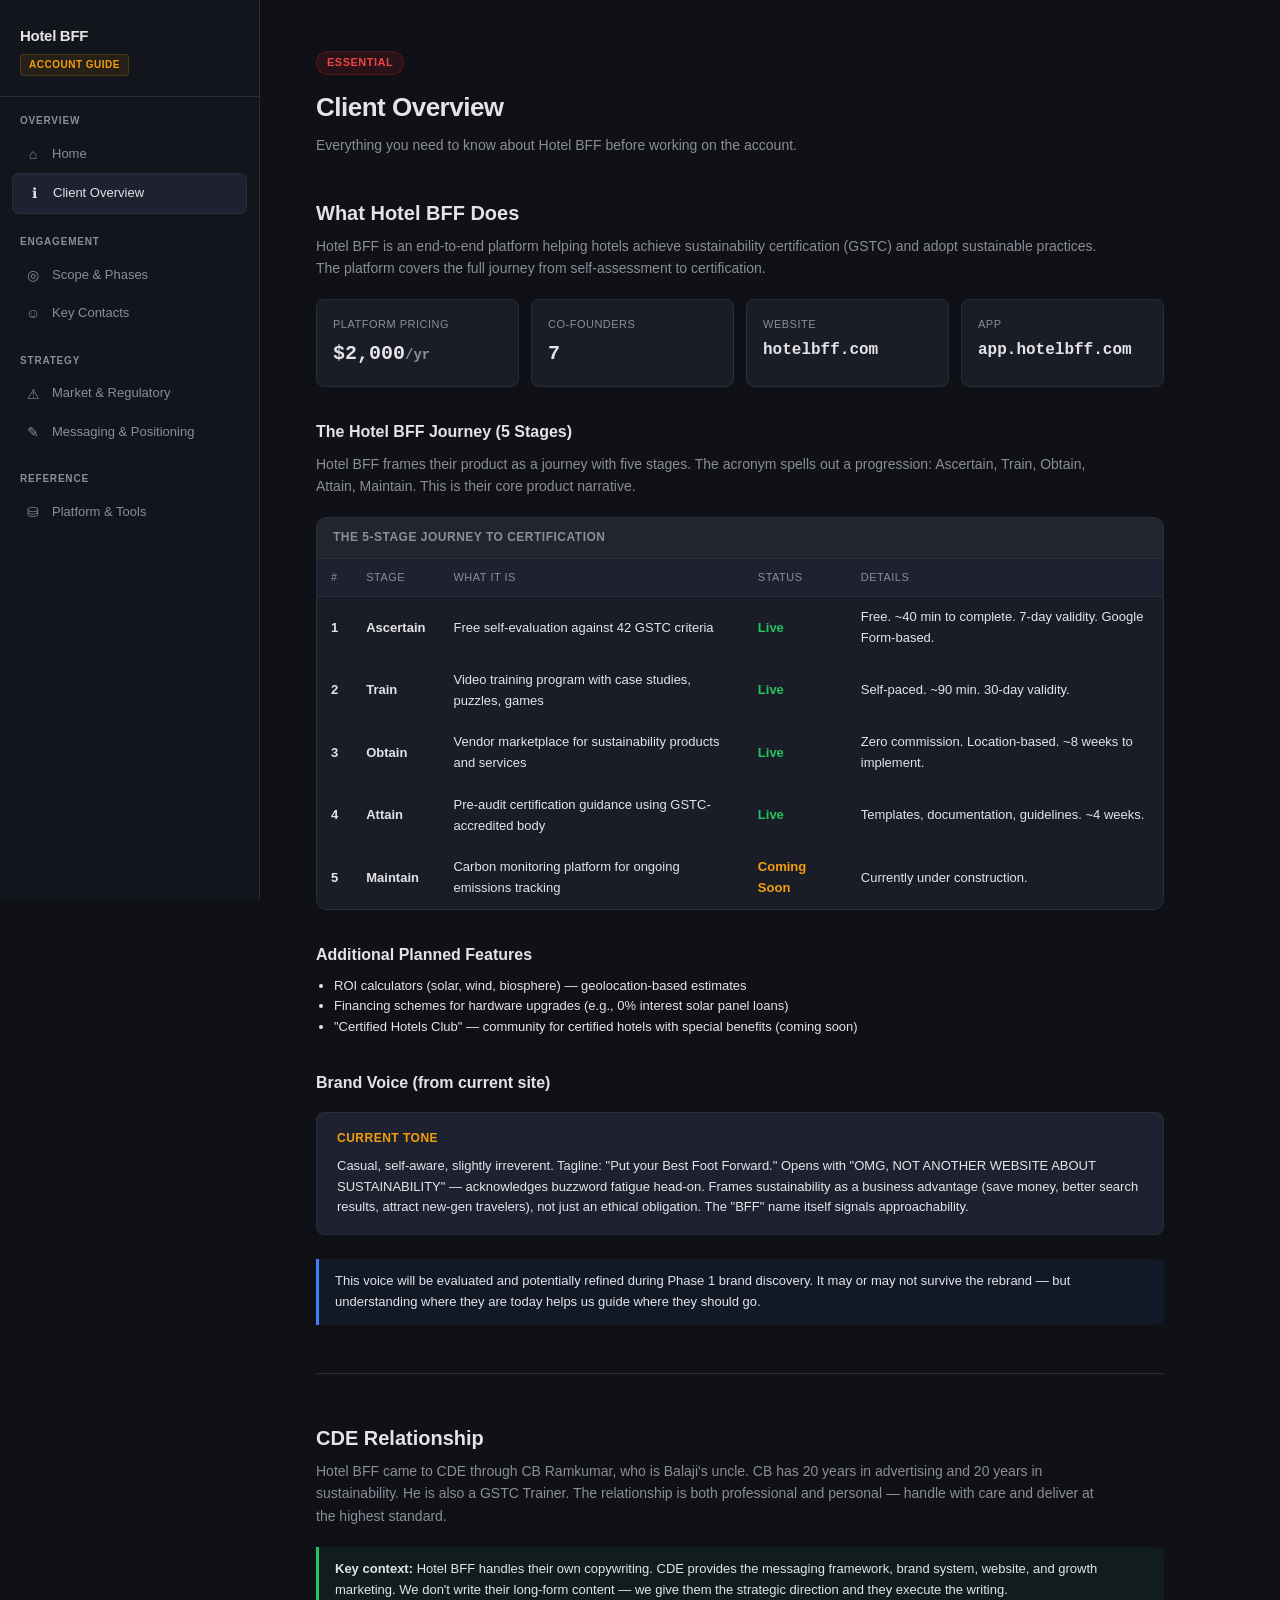
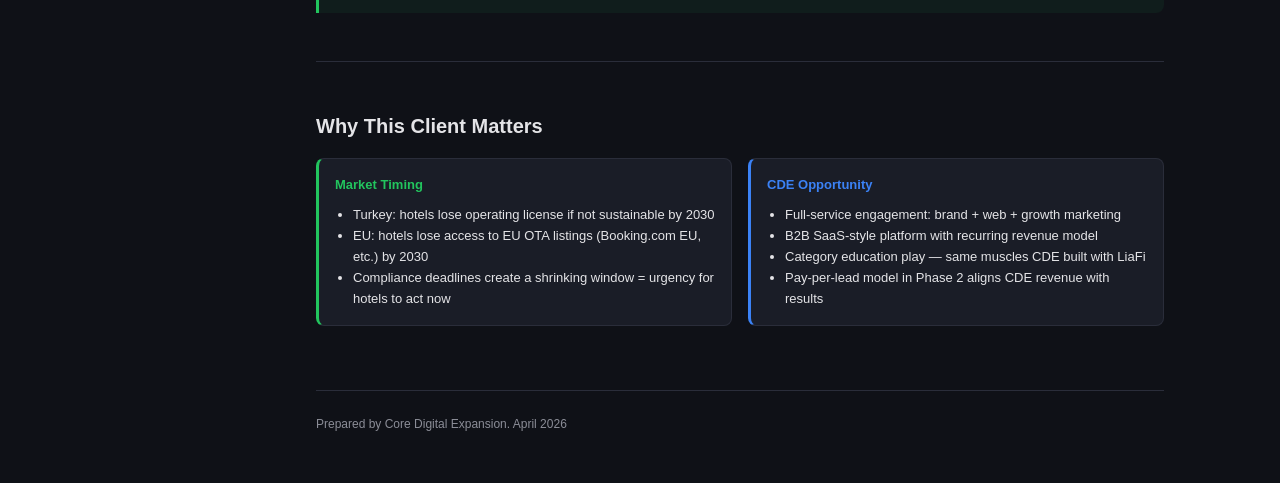
==== pages/client-overview.html @ 85b201b0 "Initial Hotel BFF account guide 6-page playbook: client overview, scope, contacts, market/regulatory" ====
<!DOCTYPE html>
<html lang="en">
<head>
<meta charset="UTF-8">
<meta name="viewport" content="width=device-width, initial-scale=1.0">
<title>Client Overview — Hotel BFF Account Guide</title>
<link rel="stylesheet" href="../styles.css">
</head>
<body>

<div class="page-header">
  <span class="priority p1">Essential</span>
  <h1>Client Overview</h1>
  <p class="page-desc">Everything you need to know about Hotel BFF before working on the account.</p>
</div>

<h2>What Hotel BFF Does</h2>
<p class="section-desc">Hotel BFF is an end-to-end platform helping hotels achieve sustainability certification (GSTC) and adopt sustainable practices. The platform covers the full journey from self-assessment to certification.</p>

<div class="kpi-grid">
  <div class="kpi-card">
    <div class="kpi-label">Platform Pricing</div>
    <div class="kpi-value" style="font-size: 20px;">$2,000<span class="dim" style="font-size: 14px;">/yr</span></div>
  </div>
  <div class="kpi-card">
    <div class="kpi-label">Co-Founders</div>
    <div class="kpi-value" style="font-size: 20px;">7</div>
  </div>
  <div class="kpi-card">
    <div class="kpi-label">Website</div>
    <div class="kpi-value" style="font-size: 16px;">hotelbff.com</div>
  </div>
  <div class="kpi-card">
    <div class="kpi-label">App</div>
    <div class="kpi-value" style="font-size: 16px;">app.hotelbff.com</div>
  </div>
</div>

<h3>The Hotel BFF Journey (5 Stages)</h3>
<p class="section-desc">Hotel BFF frames their product as a journey with five stages. The acronym spells out a progression: Ascertain, Train, Obtain, Attain, Maintain. This is their core product narrative.</p>

<div class="mockup">
  <div class="mockup-header">The 5-Stage Journey to Certification</div>
  <table>
    <thead>
      <tr><th>#</th><th>Stage</th><th>What It Is</th><th>Status</th><th>Details</th></tr>
    </thead>
    <tbody>
      <tr><td class="bold">1</td><td class="bold">Ascertain</td><td>Free self-evaluation against 42 GSTC criteria</td><td class="bold" style="color: var(--green);">Live</td><td>Free. ~40 min to complete. 7-day validity. Google Form-based.</td></tr>
      <tr><td class="bold">2</td><td class="bold">Train</td><td>Video training program with case studies, puzzles, games</td><td class="bold" style="color: var(--green);">Live</td><td>Self-paced. ~90 min. 30-day validity.</td></tr>
      <tr><td class="bold">3</td><td class="bold">Obtain</td><td>Vendor marketplace for sustainability products and services</td><td class="bold" style="color: var(--green);">Live</td><td>Zero commission. Location-based. ~8 weeks to implement.</td></tr>
      <tr><td class="bold">4</td><td class="bold">Attain</td><td>Pre-audit certification guidance using GSTC-accredited body</td><td class="bold" style="color: var(--green);">Live</td><td>Templates, documentation, guidelines. ~4 weeks.</td></tr>
      <tr><td class="bold">5</td><td class="bold">Maintain</td><td>Carbon monitoring platform for ongoing emissions tracking</td><td class="bold" style="color: var(--amber);">Coming Soon</td><td>Currently under construction.</td></tr>
    </tbody>
  </table>
</div>

<h3>Additional Planned Features</h3>
<div style="font-size: 13px;">
  <ul style="margin: 6px 0 0 18px;">
    <li>ROI calculators (solar, wind, biosphere) &mdash; geolocation-based estimates</li>
    <li>Financing schemes for hardware upgrades (e.g., 0% interest solar panel loans)</li>
    <li>"Certified Hotels Club" &mdash; community for certified hotels with special benefits (coming soon)</li>
  </ul>
</div>

<h3>Brand Voice (from current site)</h3>
<div class="logic-box">
  <span class="label">Current Tone</span>
  Casual, self-aware, slightly irreverent. Tagline: "Put your Best Foot Forward." Opens with "OMG, NOT ANOTHER WEBSITE ABOUT SUSTAINABILITY" &mdash; acknowledges buzzword fatigue head-on. Frames sustainability as a business advantage (save money, better search results, attract new-gen travelers), not just an ethical obligation. The "BFF" name itself signals approachability.
</div>

<div class="note">This voice will be evaluated and potentially refined during Phase 1 brand discovery. It may or may not survive the rebrand &mdash; but understanding where they are today helps us guide where they should go.</div>

<hr class="divider">

<h2>CDE Relationship</h2>
<p class="section-desc">Hotel BFF came to CDE through CB Ramkumar, who is Balaji's uncle. CB has 20 years in advertising and 20 years in sustainability. He is also a GSTC Trainer. The relationship is both professional and personal &mdash; handle with care and deliver at the highest standard.</p>

<div class="note green"><strong>Key context:</strong> Hotel BFF handles their own copywriting. CDE provides the messaging framework, brand system, website, and growth marketing. We don't write their long-form content &mdash; we give them the strategic direction and they execute the writing.</div>

<hr class="divider">

<h2>Why This Client Matters</h2>
<div class="naming-grid">
  <div class="naming-box" style="border-left: 3px solid var(--green);">
    <h4 style="color: var(--green);">Market Timing</h4>
    <div style="font-size: 13px;">
      <ul style="margin: 6px 0 0 18px; color: var(--text);">
        <li>Turkey: hotels lose operating license if not sustainable by 2030</li>
        <li>EU: hotels lose access to EU OTA listings (Booking.com EU, etc.) by 2030</li>
        <li>Compliance deadlines create a shrinking window = urgency for hotels to act now</li>
      </ul>
    </div>
  </div>
  <div class="naming-box" style="border-left: 3px solid var(--blue);">
    <h4 style="color: var(--blue);">CDE Opportunity</h4>
    <div style="font-size: 13px;">
      <ul style="margin: 6px 0 0 18px; color: var(--text);">
        <li>Full-service engagement: brand + web + growth marketing</li>
        <li>B2B SaaS-style platform with recurring revenue model</li>
        <li>Category education play &mdash; same muscles CDE built with LiaFi</li>
        <li>Pay-per-lead model in Phase 2 aligns CDE revenue with results</li>
      </ul>
    </div>
  </div>
</div>

<div class="footer">
  <p>Prepared by Core Digital Expansion. April 2026</p>
</div>

<script src="../layout.js"></script>
<script>initLayout('client-overview');</script>
</body>
</html>
---- styles.css ----
/* Ten Thousand — Team Ops Playbook | Design System */
:root {
  --bg: #0f1117;
  --card: #1a1d27;
  --border: #2a2d3a;
  --text: #e4e4e7;
  --muted: #8b8d97;
  --green: #22c55e;
  --red: #ef4444;
  --amber: #f59e0b;
  --blue: #3b82f6;
  --purple: #a855f7;
  --cyan: #06b6d4;
  --sidebar-w: 260px;
}

* { margin: 0; padding: 0; box-sizing: border-box; }

body {
  font-family: 'Inter', -apple-system, BlinkMacSystemFont, 'Segoe UI', sans-serif;
  background: var(--bg);
  color: var(--text);
  line-height: 1.6;
}

/* ── Layout ─────────────────────────────────────────── */
.layout {
  display: flex;
  min-height: 100vh;
}

/* Sidebar */
.sidebar {
  width: var(--sidebar-w);
  background: #13151c;
  border-right: 1px solid var(--border);
  padding: 24px 0;
  position: fixed;
  top: 0;
  left: 0;
  bottom: 0;
  overflow-y: auto;
  z-index: 100;
}

.sidebar-brand {
  padding: 0 20px 20px;
  border-bottom: 1px solid var(--border);
  margin-bottom: 16px;
}

.sidebar-brand h1 {
  font-size: 15px;
  font-weight: 700;
  letter-spacing: -0.3px;
}

.sidebar-brand .badge {
  display: inline-block;
  font-size: 10px;
  font-weight: 600;
  text-transform: uppercase;
  letter-spacing: 0.5px;
  color: var(--amber);
  background: #f59e0b15;
  border: 1px solid #f59e0b30;
  padding: 2px 8px;
  border-radius: 4px;
  margin-top: 6px;
}

.sidebar nav { padding: 0 12px; }

.nav-section {
  margin-bottom: 20px;
}

.nav-section-label {
  font-size: 10px;
  font-weight: 600;
  text-transform: uppercase;
  letter-spacing: 0.8px;
  color: var(--muted);
  padding: 0 8px;
  margin-bottom: 6px;
}

.nav-link {
  display: flex;
  align-items: center;
  gap: 10px;
  padding: 8px 12px;
  border-radius: 6px;
  color: var(--muted);
  text-decoration: none;
  font-size: 13px;
  font-weight: 500;
  transition: all 0.15s ease;
}

.nav-link:hover {
  color: var(--text);
  background: #1a1d27;
}

.nav-link.active {
  color: var(--text);
  background: #1e2130;
  border: 1px solid var(--border);
}

.nav-link .nav-icon {
  width: 18px;
  text-align: center;
  font-size: 14px;
  flex-shrink: 0;
}

/* Main content */
.main {
  margin-left: var(--sidebar-w);
  flex: 1;
  padding: 48px 56px;
  max-width: 960px;
}

.page-header {
  margin-bottom: 40px;
}

.page-header h1 {
  font-size: 26px;
  font-weight: 700;
  letter-spacing: -0.5px;
  margin-bottom: 6px;
}

.page-header .page-desc {
  color: var(--muted);
  font-size: 14px;
  max-width: 680px;
}

/* ── Reusable Components ────────────────────────────── */
h2 { font-size: 20px; font-weight: 600; margin-bottom: 6px; margin-top: 48px; }
h2:first-of-type { margin-top: 0; }
h3 { font-size: 16px; font-weight: 600; margin-bottom: 8px; margin-top: 32px; }

.section { margin-bottom: 48px; }
.section-desc { color: var(--muted); font-size: 14px; margin-bottom: 20px; max-width: 800px; }

/* Priority badge */
.priority { display: inline-block; padding: 2px 10px; border-radius: 12px; font-size: 11px; font-weight: 600; text-transform: uppercase; letter-spacing: 0.5px; margin-bottom: 12px; }
.p1 { background: #dc262620; color: var(--red); border: 1px solid #dc262640; }
.p2 { background: #f59e0b20; color: var(--amber); border: 1px solid #f59e0b40; }
.p3 { background: #3b82f620; color: var(--blue); border: 1px solid #3b82f640; }

/* Logic box */
.logic-box { background: #1e2130; border: 1px solid var(--border); border-radius: 8px; padding: 16px 20px; margin: 16px 0 24px 0; font-size: 13px; }
.logic-box code { background: #2a2d3a; padding: 2px 6px; border-radius: 4px; font-family: 'JetBrains Mono', 'Fira Code', monospace; font-size: 12px; color: var(--cyan); }
.logic-box .label { color: var(--amber); font-weight: 600; font-size: 12px; text-transform: uppercase; letter-spacing: 0.5px; margin-bottom: 8px; display: block; }

/* Tables / mockups */
.mockup { background: var(--card); border: 1px solid var(--border); border-radius: 10px; overflow: hidden; margin: 16px 0 24px 0; }
.mockup-header { background: #22252f; padding: 10px 16px; font-size: 12px; color: var(--muted); font-weight: 600; text-transform: uppercase; letter-spacing: 0.5px; border-bottom: 1px solid var(--border); display: flex; justify-content: space-between; align-items: center; }
.mockup-header .tag { font-size: 10px; background: #3b82f620; color: var(--blue); padding: 2px 8px; border-radius: 8px; text-transform: none; letter-spacing: 0; }

table { width: 100%; border-collapse: collapse; font-size: 13px; }
th { text-align: left; padding: 10px 14px; color: var(--muted); font-weight: 500; font-size: 11px; text-transform: uppercase; letter-spacing: 0.5px; border-bottom: 1px solid var(--border); background: #1e2130; }
td { padding: 10px 14px; border-bottom: 1px solid #1e2130; }
tr:last-child td { border-bottom: none; }

.num { text-align: right; font-family: 'JetBrains Mono', 'Fira Code', monospace; font-size: 12px; }
.pos { color: var(--green); }
.neg { color: var(--red); }
.warn { color: var(--amber); }
.dim { color: var(--muted); }
.bold { font-weight: 600; }

/* KPI cards */
.kpi-grid { display: grid; grid-template-columns: repeat(auto-fit, minmax(180px, 1fr)); gap: 12px; margin: 16px 0 24px 0; }
.kpi-card { background: var(--card); border: 1px solid var(--border); border-radius: 8px; padding: 16px; }
.kpi-card .kpi-label { font-size: 11px; color: var(--muted); text-transform: uppercase; letter-spacing: 0.5px; margin-bottom: 4px; }
.kpi-card .kpi-value { font-size: 24px; font-weight: 700; font-family: 'JetBrains Mono', 'Fira Code', monospace; }

/* Tag chips */
.tag-chip { display: inline-block; padding: 3px 10px; border-radius: 6px; font-size: 11px; font-weight: 600; margin: 2px 4px 2px 0; }
.tag-evergreen { background: #22c55e18; color: var(--green); border: 1px solid #22c55e30; }
.tag-experimental { background: #f59e0b18; color: var(--amber); border: 1px solid #f59e0b30; }

/* Bucket cards */
.bucket-grid { display: grid; grid-template-columns: 1fr 1fr; gap: 12px; margin: 16px 0; }
.bucket-card { background: var(--card); border: 1px solid var(--border); border-radius: 8px; padding: 16px; }
.bucket-card h4 { font-size: 14px; margin-bottom: 4px; }
.bucket-card .strategy { font-size: 12px; color: var(--muted); margin-bottom: 8px; }
.bucket-card .metric-list { font-size: 12px; }
.bucket-card .metric-list span { color: var(--cyan); }

/* Notes */
.note { background: #3b82f610; border-left: 3px solid var(--blue); padding: 12px 16px; border-radius: 0 8px 8px 0; margin: 16px 0; font-size: 13px; }
.note.warn { background: #f59e0b10; border-left-color: var(--amber); }
.note.green { background: #22c55e10; border-left-color: var(--green); }

.divider { border: none; border-top: 1px solid var(--border); margin: 48px 0; }

/* Naming / grid boxes */
.naming-grid { display: grid; grid-template-columns: 1fr 1fr; gap: 16px; margin: 16px 0; }
.naming-box { background: var(--card); border: 1px solid var(--border); border-radius: 8px; padding: 16px; }
.naming-box h4 { font-size: 13px; margin-bottom: 10px; }

.campaign-name { font-family: 'JetBrains Mono', 'Fira Code', monospace; font-size: 12px; background: #2a2d3a; padding: 4px 8px; border-radius: 4px; display: inline-block; margin: 2px 0; }

/* Footer */
.footer { margin-top: 64px; padding-top: 24px; border-top: 1px solid var(--border); color: var(--muted); font-size: 12px; }

/* ── Index page cards ───────────────────────────────── */
.page-grid {
  display: grid;
  grid-template-columns: 1fr 1fr;
  gap: 16px;
  margin-top: 24px;
}

.page-card {
  background: var(--card);
  border: 1px solid var(--border);
  border-radius: 10px;
  padding: 24px;
  text-decoration: none;
  color: var(--text);
  transition: all 0.15s ease;
  display: block;
}

.page-card:hover {
  border-color: #3a3d4a;
  background: #1e2130;
  transform: translateY(-1px);
}

.page-card .card-icon {
  font-size: 24px;
  margin-bottom: 12px;
}

.page-card h3 {
  font-size: 15px;
  font-weight: 600;
  margin-bottom: 6px;
  margin-top: 0;
}

.page-card p {
  font-size: 12px;
  color: var(--muted);
  line-height: 1.5;
}

.page-card .card-tag {
  display: inline-block;
  font-size: 10px;
  font-weight: 600;
  text-transform: uppercase;
  letter-spacing: 0.5px;
  padding: 2px 8px;
  border-radius: 4px;
  margin-top: 12px;
}

/* ── Mobile / responsive ────────────────────────────── */
.mobile-header {
  display: none;
  background: #13151c;
  border-bottom: 1px solid var(--border);
  padding: 12px 20px;
  position: fixed;
  top: 0;
  left: 0;
  right: 0;
  z-index: 200;
  align-items: center;
  justify-content: space-between;
}

.mobile-header h1 { font-size: 14px; font-weight: 600; }

.menu-btn {
  background: none;
  border: 1px solid var(--border);
  color: var(--text);
  padding: 6px 10px;
  border-radius: 6px;
  cursor: pointer;
  font-size: 14px;
}

@media (max-width: 768px) {
  .mobile-header { display: flex; }
  .sidebar {
    transform: translateX(-100%);
    transition: transform 0.2s ease;
  }
  .sidebar.open { transform: translateX(0); }
  .main {
    margin-left: 0;
    padding: 80px 20px 40px;
  }
  .page-grid { grid-template-columns: 1fr; }
  .bucket-grid { grid-template-columns: 1fr; }
  .naming-grid { grid-template-columns: 1fr; }
}
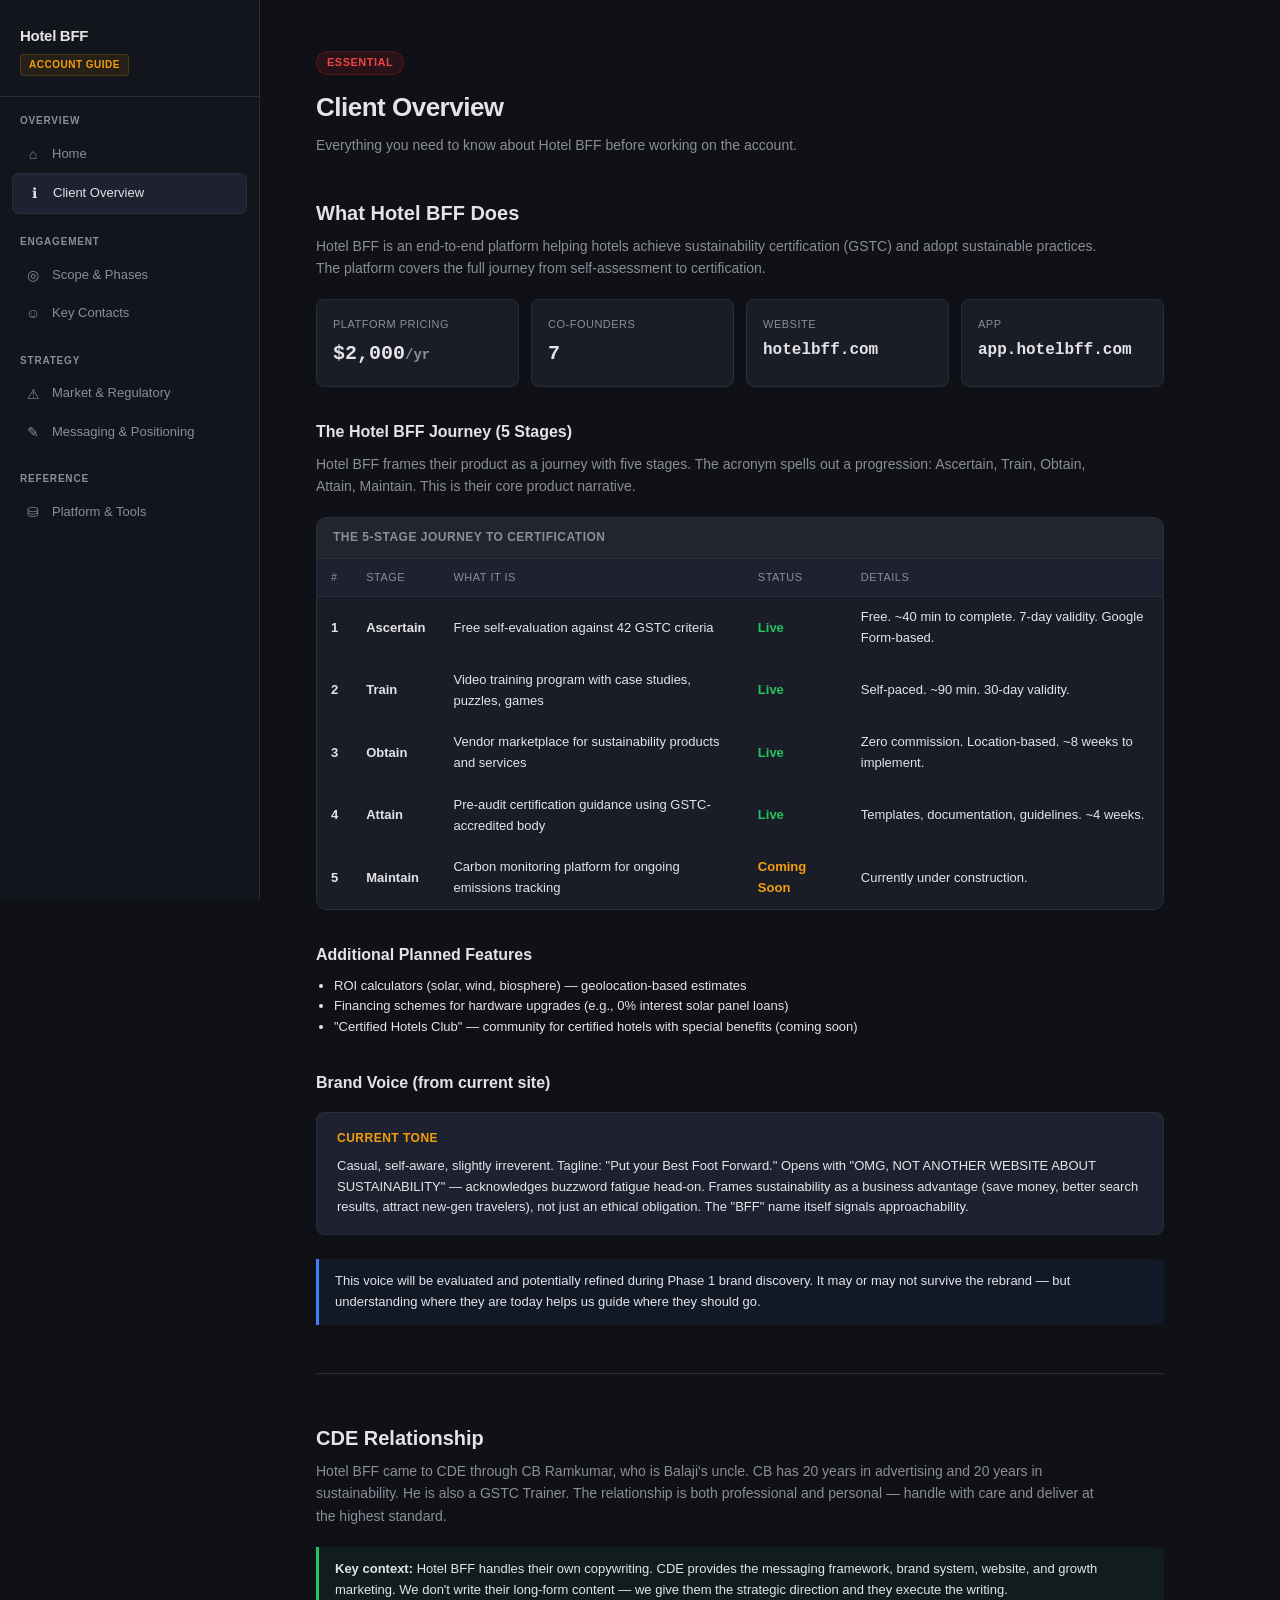
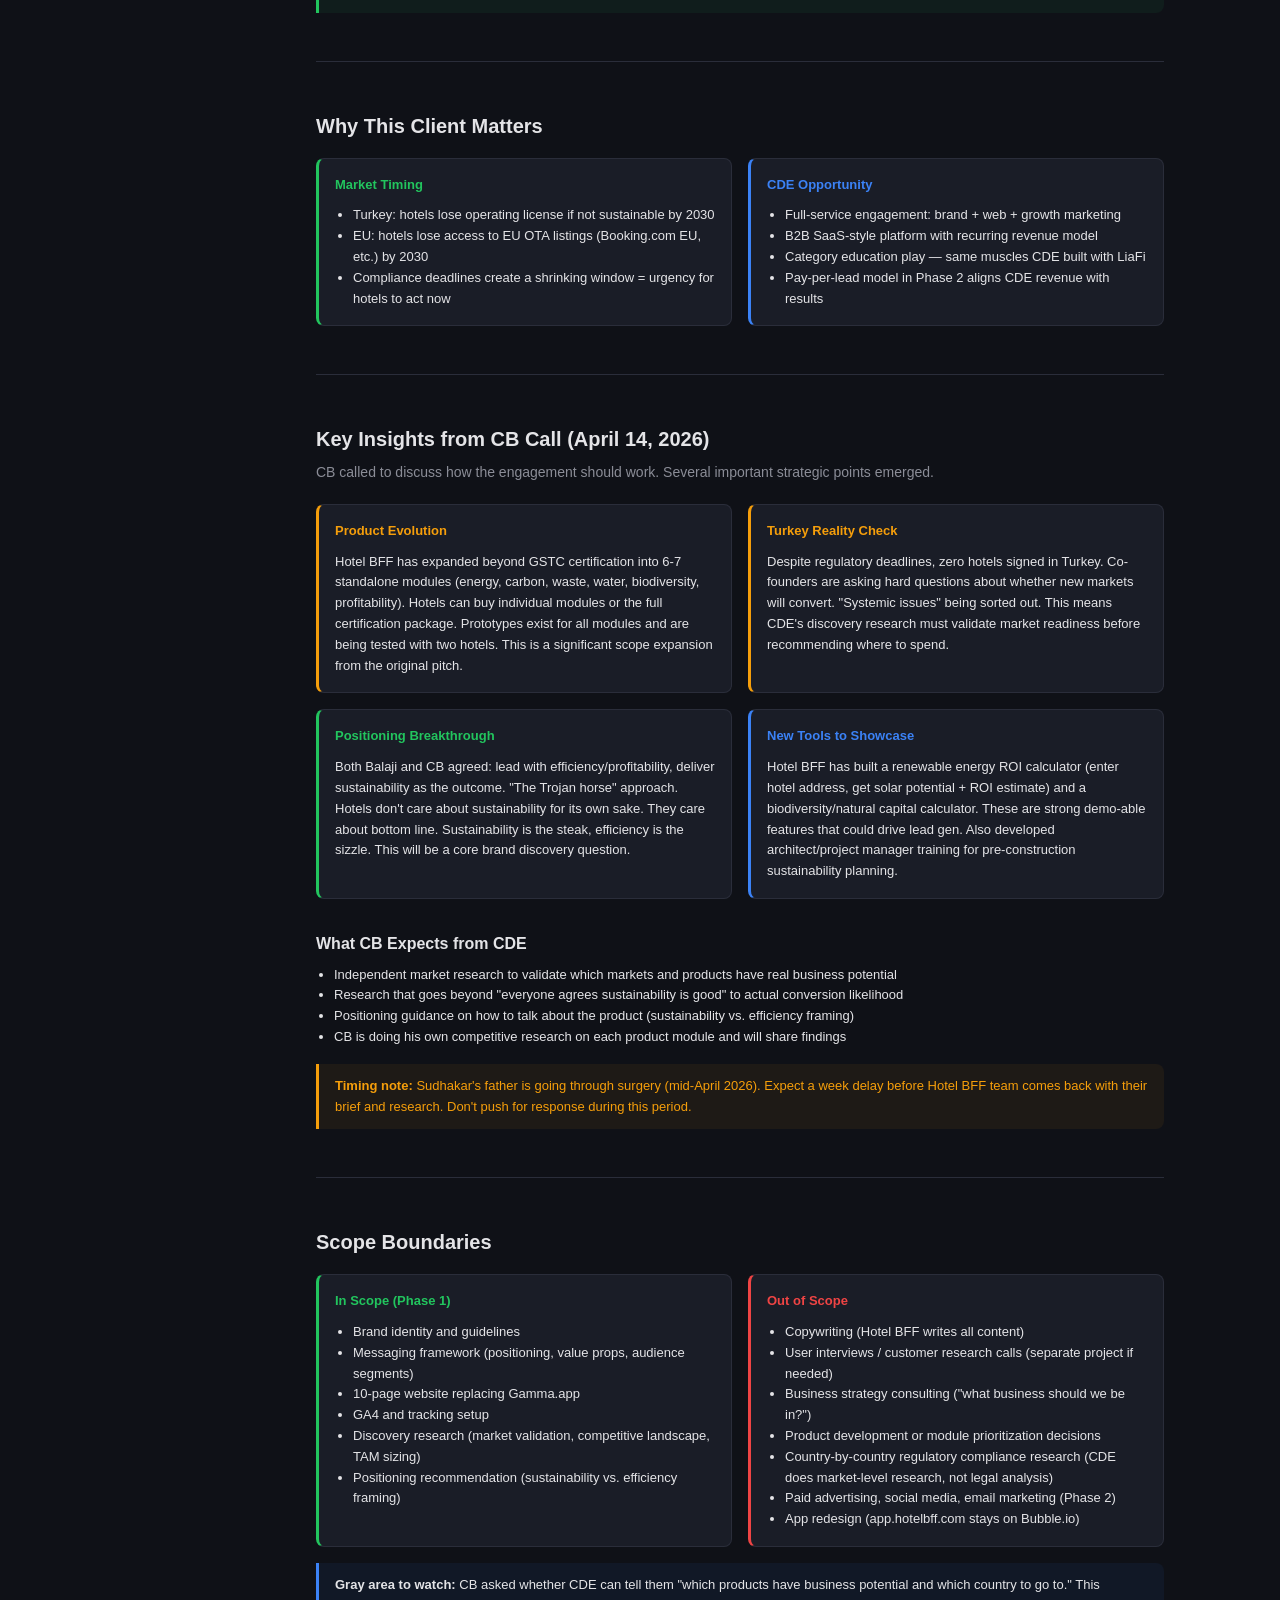
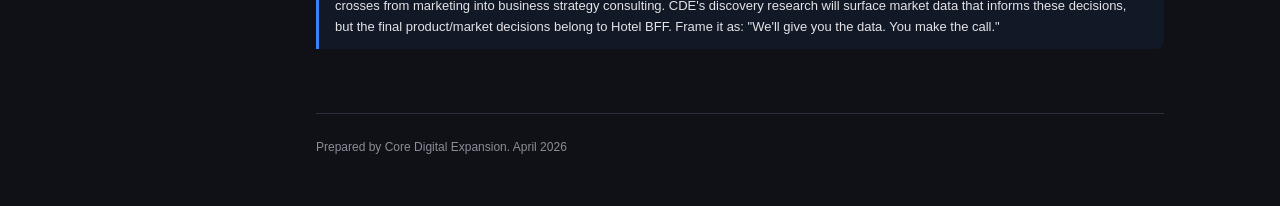
==== commit 9276097d: "Update account guide with CB call insights and scope boundaries - Added product evolution (6-7 modul" ====
--- a/pages/client-overview.html
+++ b/pages/client-overview.html
@@ -106,6 +106,89 @@
   </div>
 </div>
 
+<hr class="divider">
+
+<h2>Key Insights from CB Call (April 14, 2026)</h2>
+<p class="section-desc">CB called to discuss how the engagement should work. Several important strategic points emerged.</p>
+
+<div class="naming-grid">
+  <div class="naming-box" style="border-left: 3px solid var(--amber);">
+    <h4 style="color: var(--amber);">Product Evolution</h4>
+    <div style="font-size: 13px;">
+      Hotel BFF has expanded beyond GSTC certification into 6-7 standalone modules (energy, carbon, waste, water, biodiversity, profitability). Hotels can buy individual modules or the full certification package. Prototypes exist for all modules and are being tested with two hotels. This is a significant scope expansion from the original pitch.
+    </div>
+  </div>
+  <div class="naming-box" style="border-left: 3px solid var(--amber);">
+    <h4 style="color: var(--amber);">Turkey Reality Check</h4>
+    <div style="font-size: 13px;">
+      Despite regulatory deadlines, zero hotels signed in Turkey. Co-founders are asking hard questions about whether new markets will convert. "Systemic issues" being sorted out. This means CDE's discovery research must validate market readiness before recommending where to spend.
+    </div>
+  </div>
+</div>
+
+<div class="naming-grid">
+  <div class="naming-box" style="border-left: 3px solid var(--green);">
+    <h4 style="color: var(--green);">Positioning Breakthrough</h4>
+    <div style="font-size: 13px;">
+      Both Balaji and CB agreed: lead with efficiency/profitability, deliver sustainability as the outcome. "The Trojan horse" approach. Hotels don't care about sustainability for its own sake. They care about bottom line. Sustainability is the steak, efficiency is the sizzle. This will be a core brand discovery question.
+    </div>
+  </div>
+  <div class="naming-box" style="border-left: 3px solid var(--blue);">
+    <h4 style="color: var(--blue);">New Tools to Showcase</h4>
+    <div style="font-size: 13px;">
+      Hotel BFF has built a renewable energy ROI calculator (enter hotel address, get solar potential + ROI estimate) and a biodiversity/natural capital calculator. These are strong demo-able features that could drive lead gen. Also developed architect/project manager training for pre-construction sustainability planning.
+    </div>
+  </div>
+</div>
+
+<h3>What CB Expects from CDE</h3>
+<div style="font-size: 13px;">
+  <ul style="margin: 6px 0 0 18px;">
+    <li>Independent market research to validate which markets and products have real business potential</li>
+    <li>Research that goes beyond "everyone agrees sustainability is good" to actual conversion likelihood</li>
+    <li>Positioning guidance on how to talk about the product (sustainability vs. efficiency framing)</li>
+    <li>CB is doing his own competitive research on each product module and will share findings</li>
+  </ul>
+</div>
+
+<div class="note warn"><strong>Timing note:</strong> Sudhakar's father is going through surgery (mid-April 2026). Expect a week delay before Hotel BFF team comes back with their brief and research. Don't push for response during this period.</div>
+
+<hr class="divider">
+
+<h2>Scope Boundaries</h2>
+
+<div class="naming-grid">
+  <div class="naming-box" style="border-left: 3px solid var(--green);">
+    <h4 style="color: var(--green);">In Scope (Phase 1)</h4>
+    <div style="font-size: 13px;">
+      <ul style="margin: 6px 0 0 18px; color: var(--text);">
+        <li>Brand identity and guidelines</li>
+        <li>Messaging framework (positioning, value props, audience segments)</li>
+        <li>10-page website replacing Gamma.app</li>
+        <li>GA4 and tracking setup</li>
+        <li>Discovery research (market validation, competitive landscape, TAM sizing)</li>
+        <li>Positioning recommendation (sustainability vs. efficiency framing)</li>
+      </ul>
+    </div>
+  </div>
+  <div class="naming-box" style="border-left: 3px solid var(--red);">
+    <h4 style="color: var(--red);">Out of Scope</h4>
+    <div style="font-size: 13px;">
+      <ul style="margin: 6px 0 0 18px; color: var(--text);">
+        <li>Copywriting (Hotel BFF writes all content)</li>
+        <li>User interviews / customer research calls (separate project if needed)</li>
+        <li>Business strategy consulting ("what business should we be in?")</li>
+        <li>Product development or module prioritization decisions</li>
+        <li>Country-by-country regulatory compliance research (CDE does market-level research, not legal analysis)</li>
+        <li>Paid advertising, social media, email marketing (Phase 2)</li>
+        <li>App redesign (app.hotelbff.com stays on Bubble.io)</li>
+      </ul>
+    </div>
+  </div>
+</div>
+
+<div class="note"><strong>Gray area to watch:</strong> CB asked whether CDE can tell them "which products have business potential and which country to go to." This crosses from marketing into business strategy consulting. CDE's discovery research will surface market data that informs these decisions, but the final product/market decisions belong to Hotel BFF. Frame it as: "We'll give you the data. You make the call."</div>
+
 <div class="footer">
   <p>Prepared by Core Digital Expansion. April 2026</p>
 </div>
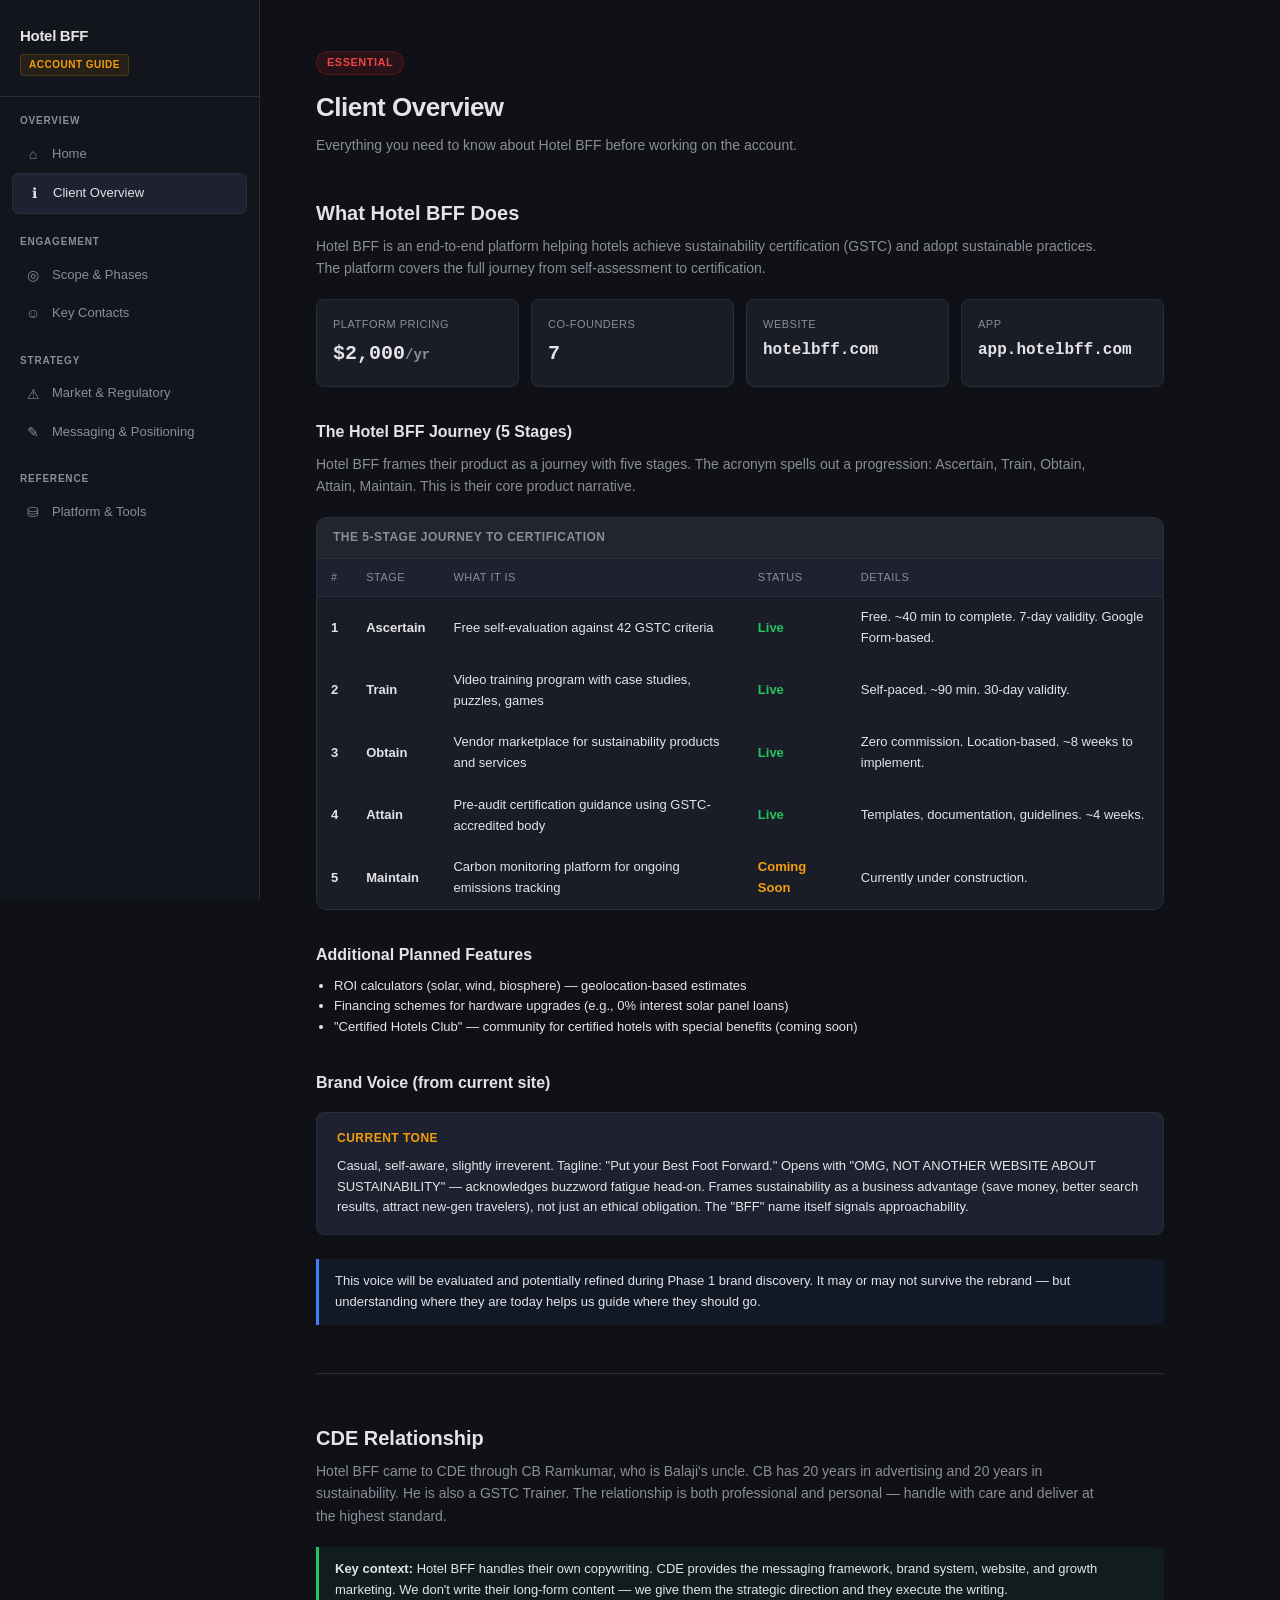
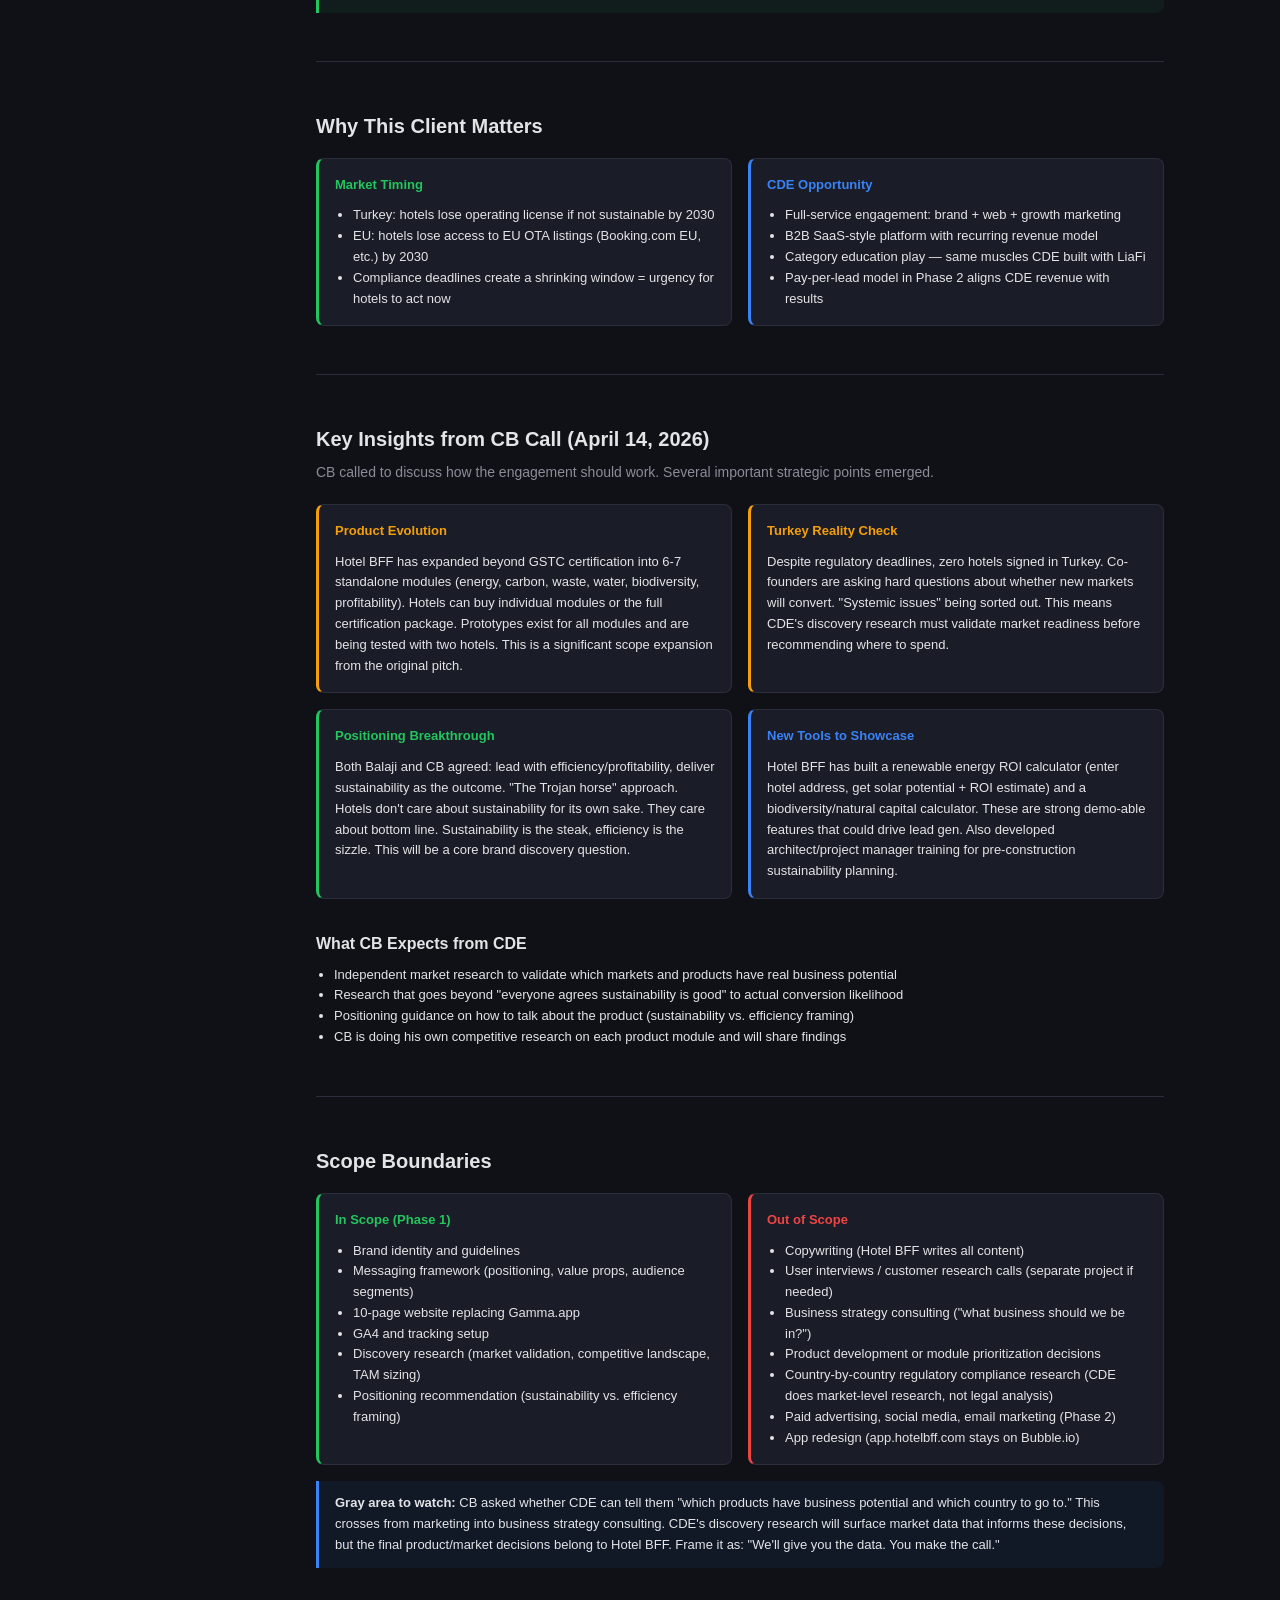
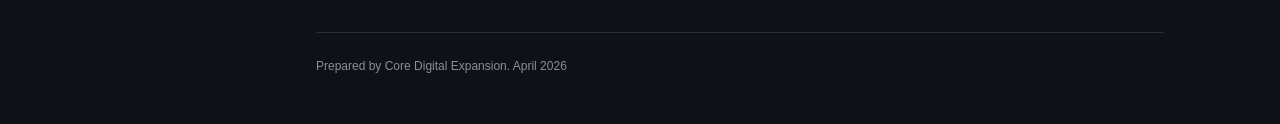
==== commit c626a2f6: "Remove personal health details from account guide Personal information about team members' families " ====
--- a/pages/client-overview.html
+++ b/pages/client-overview.html
@@ -151,8 +151,6 @@
   </ul>
 </div>
 
-<div class="note warn"><strong>Timing note:</strong> Sudhakar's father is going through surgery (mid-April 2026). Expect a week delay before Hotel BFF team comes back with their brief and research. Don't push for response during this period.</div>
-
 <hr class="divider">
 
 <h2>Scope Boundaries</h2>
